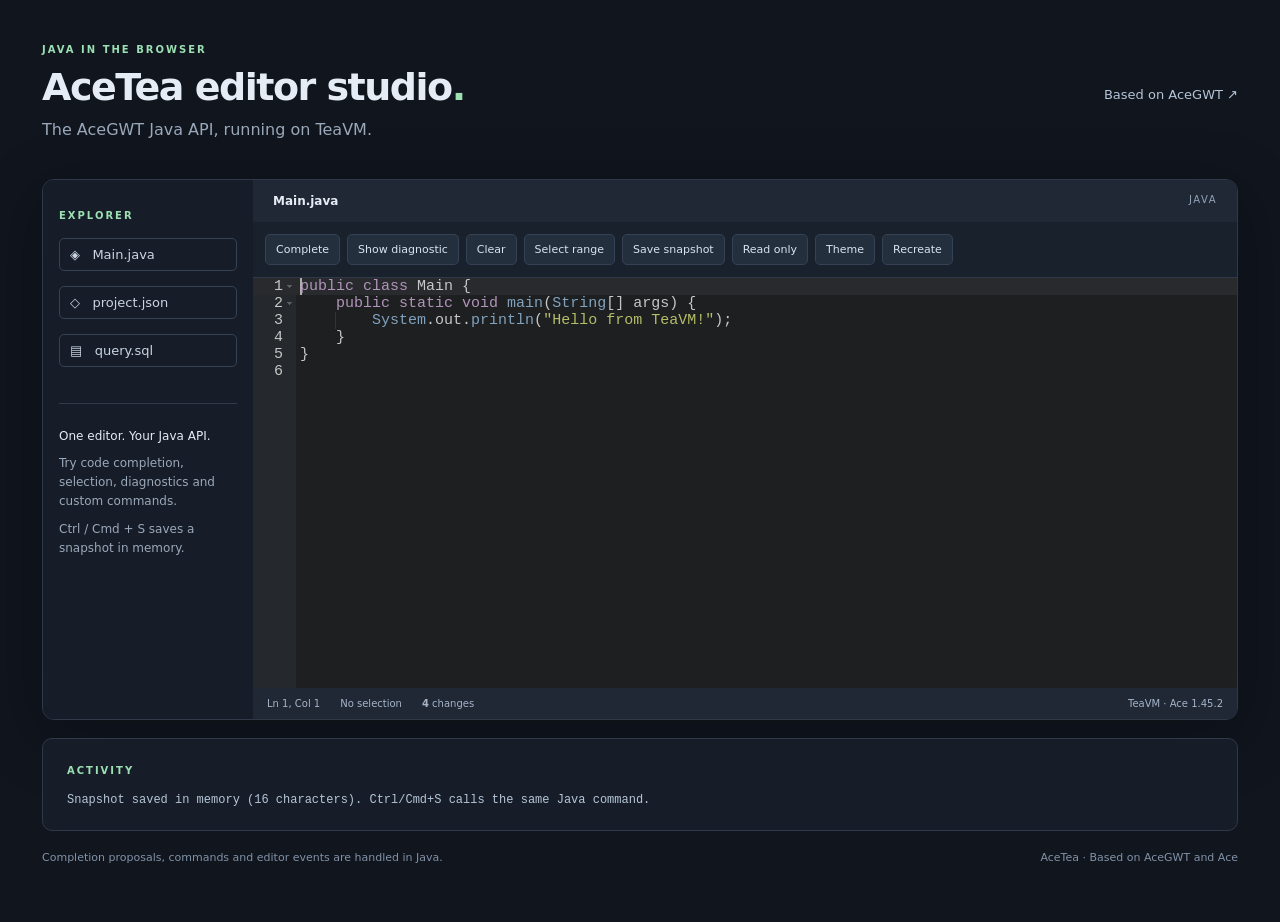
==== index.html @ cd580b90 "Publish showcase from 082ece8686ced3adc8db774aff3d00b4e322a20b" ====
<!doctype html><html lang="en"><head><meta charset="utf-8"><meta name="viewport" content="width=device-width,initial-scale=1"><title>AceTea · TeaVM editor studio</title><link rel="stylesheet" href="showcase.css"></head>
<body data-theme="dark"><main><header><div><span class="eyebrow">JAVA IN THE BROWSER</span><h1>AceTea editor studio<span class="dot">.</span></h1><p>The AceGWT Java API, running on TeaVM.</p></div><a href="https://github.com/daveho/AceGWT">Based on AceGWT ↗</a></header>
<section class="workspace"><aside><span class="eyebrow">EXPLORER</span><button id="java" class="file">◈ &nbsp; Main.java</button><button id="json" class="file">◇ &nbsp; project.json</button><button id="sql" class="file">▤ &nbsp; query.sql</button><div class="aside-note"><strong>One editor. Your Java API.</strong><p>Try code completion, selection, diagnostics and custom commands.</p><p>Ctrl / Cmd + S saves a snapshot in memory.</p></div></aside><div class="editor-pane"><div class="tabbar"><strong id="filename">Main.java</strong><span id="language">JAVA</span></div><div class="toolbar"><button id="complete">Complete</button><button id="diagnostics">Show diagnostic</button><button id="clear">Clear</button><button id="select">Select range</button><button id="save">Save snapshot</button><button id="readonly">Read only</button><button id="theme">Theme</button><button id="recreate">Recreate</button></div><div id="editor-host" aria-label="Code editor"></div><div class="statusbar"><span id="position">Ln 1, Col 1</span><span id="selection">No selection</span><span><b id="changes">0</b> changes</span><span>TeaVM · Ace 1.45.2</span></div></div></section>
<section class="output"><span class="eyebrow">ACTIVITY</span><pre id="output">Ready. Edit a document or try the Java-powered controls.</pre></section><footer><span>Completion proposals, commands and editor events are handled in Java.</span><span>AceTea · Based on AceGWT and Ace</span></footer></main>
<script src="editor.js"></script><script>main();</script></body></html>
---- showcase.css ----
:root{font-family:Inter,ui-sans-serif,system-ui,sans-serif;color:#e5ecf5;background:#10151e;font-synthesis:none}*{box-sizing:border-box}body{margin:0}main{max-width:1440px;margin:auto;padding:38px 42px}header{display:flex;align-items:center;justify-content:space-between;margin-bottom:28px}h1{font-size:38px;letter-spacing:-1.5px;margin:8px 0}.dot{color:#9cdfb2}p{color:#9aa8ba;line-height:1.6;margin:8px 0}a{color:#b4c5d8;font-size:13px;text-decoration:none}.eyebrow{font-size:10px;letter-spacing:2px;font-weight:750;color:#9cdfb2}.workspace{display:grid;grid-template-columns:210px 1fr;border:1px solid #303949;border-radius:12px;overflow:hidden;box-shadow:0 16px 65px #0004}aside{background:#161d28;padding:24px 16px}.file{display:block;width:100%;text-align:left;background:transparent;margin-top:15px;color:#cad4e3!important;font-size:13px!important}.aside-note{border-top:1px solid #303949;margin-top:36px;padding-top:22px;font-size:12px;line-height:1.7}.aside-note strong{font-weight:500}.editor-pane{min-width:0;background:#1d1f21}.tabbar{padding:14px 20px;display:flex;justify-content:space-between;background:#202835;font-size:12px}.tabbar span{font-size:10px;color:#93a3b7;letter-spacing:1.5px}.toolbar{display:flex;flex-wrap:wrap;gap:7px;padding:12px;background:#19212d;border-bottom:1px solid #303949}button{border:1px solid #354154;border-radius:5px;background:#242f3e;color:#d8e3ef;font:inherit;font-size:11px;padding:8px 10px;cursor:pointer}button:hover{background:#334459;border-color:#80b99a}button:focus-visible{outline:2px solid #9cdfb2;outline-offset:2px}#editor-host{height:410px}.statusbar{display:flex;gap:20px;font-size:10px;padding:10px 14px;color:#a5b4c9;background:#202835}.statusbar span:last-child{margin-left:auto}.output{margin-top:18px;padding:20px 24px;border:1px solid #303949;border-radius:10px;background:#161d28}pre{font:12px/1.7 ui-monospace,monospace;white-space:pre-wrap;color:#b5c6d8;margin-bottom:0}footer{display:flex;justify-content:space-between;gap:14px;padding:20px 0;color:#8292a8;font-size:11px}.diagnostic-range{position:absolute;background:#ffca5030;border-bottom:2px solid #ffca50}body[data-theme=light]{background:#eff3f7;color:#263248}body[data-theme=light] .workspace,body[data-theme=light] .output{box-shadow:none}body[data-theme=light] aside,body[data-theme=light] .output{background:#fff;color:#263248}body[data-theme=light] .file{color:#263248!important}body[data-theme=light] .eyebrow{color:#23764b}@media(max-width:700px){main{padding:22px 14px}header{align-items:flex-start;gap:10px}header>a{max-width:90px;font-size:10px}h1{font-size:28px}.workspace{grid-template-columns:1fr}aside{display:flex;align-items:center;gap:5px;padding:10px}.file{margin:0;padding:8px 4px;text-align:center}.aside-note,aside>.eyebrow{display:none}.statusbar{gap:9px;flex-wrap:wrap}#editor-host{height:390px}footer{display:block;line-height:2}footer span{display:block}}
body[data-theme=light] a{color:#415c79}body[data-theme=light] p{color:#57677b}body[data-theme=light] pre{color:#344b64}body[data-theme=light] .tabbar{color:#e5ecf5}body[data-theme=light] .file{background:#f3f6fa}body[data-theme=light] .file:hover{background:#e3ebf2}
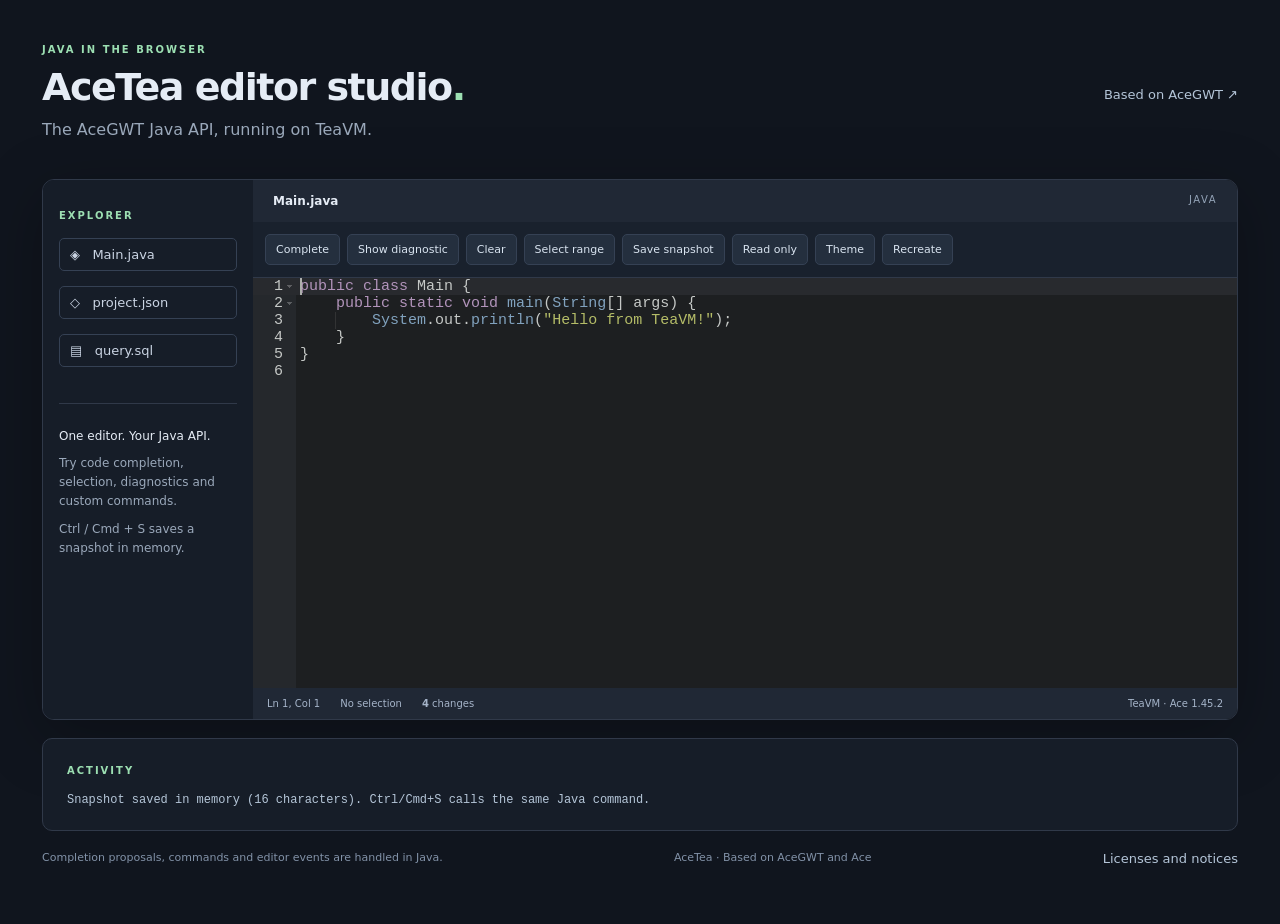
==== commit 4406fead: "Publish showcase from 9b4e304f3d8c3df4687ea4d13ce19ecff3c00f57" ====
--- a/index.html
+++ b/index.html
@@ -1,5 +1,5 @@
 <!doctype html><html lang="en"><head><meta charset="utf-8"><meta name="viewport" content="width=device-width,initial-scale=1"><title>AceTea · TeaVM editor studio</title><link rel="stylesheet" href="showcase.css"></head>
 <body data-theme="dark"><main><header><div><span class="eyebrow">JAVA IN THE BROWSER</span><h1>AceTea editor studio<span class="dot">.</span></h1><p>The AceGWT Java API, running on TeaVM.</p></div><a href="https://github.com/daveho/AceGWT">Based on AceGWT ↗</a></header>
 <section class="workspace"><aside><span class="eyebrow">EXPLORER</span><button id="java" class="file">◈ &nbsp; Main.java</button><button id="json" class="file">◇ &nbsp; project.json</button><button id="sql" class="file">▤ &nbsp; query.sql</button><div class="aside-note"><strong>One editor. Your Java API.</strong><p>Try code completion, selection, diagnostics and custom commands.</p><p>Ctrl / Cmd + S saves a snapshot in memory.</p></div></aside><div class="editor-pane"><div class="tabbar"><strong id="filename">Main.java</strong><span id="language">JAVA</span></div><div class="toolbar"><button id="complete">Complete</button><button id="diagnostics">Show diagnostic</button><button id="clear">Clear</button><button id="select">Select range</button><button id="save">Save snapshot</button><button id="readonly">Read only</button><button id="theme">Theme</button><button id="recreate">Recreate</button></div><div id="editor-host" aria-label="Code editor"></div><div class="statusbar"><span id="position">Ln 1, Col 1</span><span id="selection">No selection</span><span><b id="changes">0</b> changes</span><span>TeaVM · Ace 1.45.2</span></div></div></section>
-<section class="output"><span class="eyebrow">ACTIVITY</span><pre id="output">Ready. Edit a document or try the Java-powered controls.</pre></section><footer><span>Completion proposals, commands and editor events are handled in Java.</span><span>AceTea · Based on AceGWT and Ace</span></footer></main>
+<section class="output"><span class="eyebrow">ACTIVITY</span><pre id="output">Ready. Edit a document or try the Java-powered controls.</pre></section><footer><span>Completion proposals, commands and editor events are handled in Java.</span><span>AceTea · Based on AceGWT and Ace</span> <a href="legal/index.html">Licenses and notices</a></footer></main>
 <script src="editor.js"></script><script>main();</script></body></html>
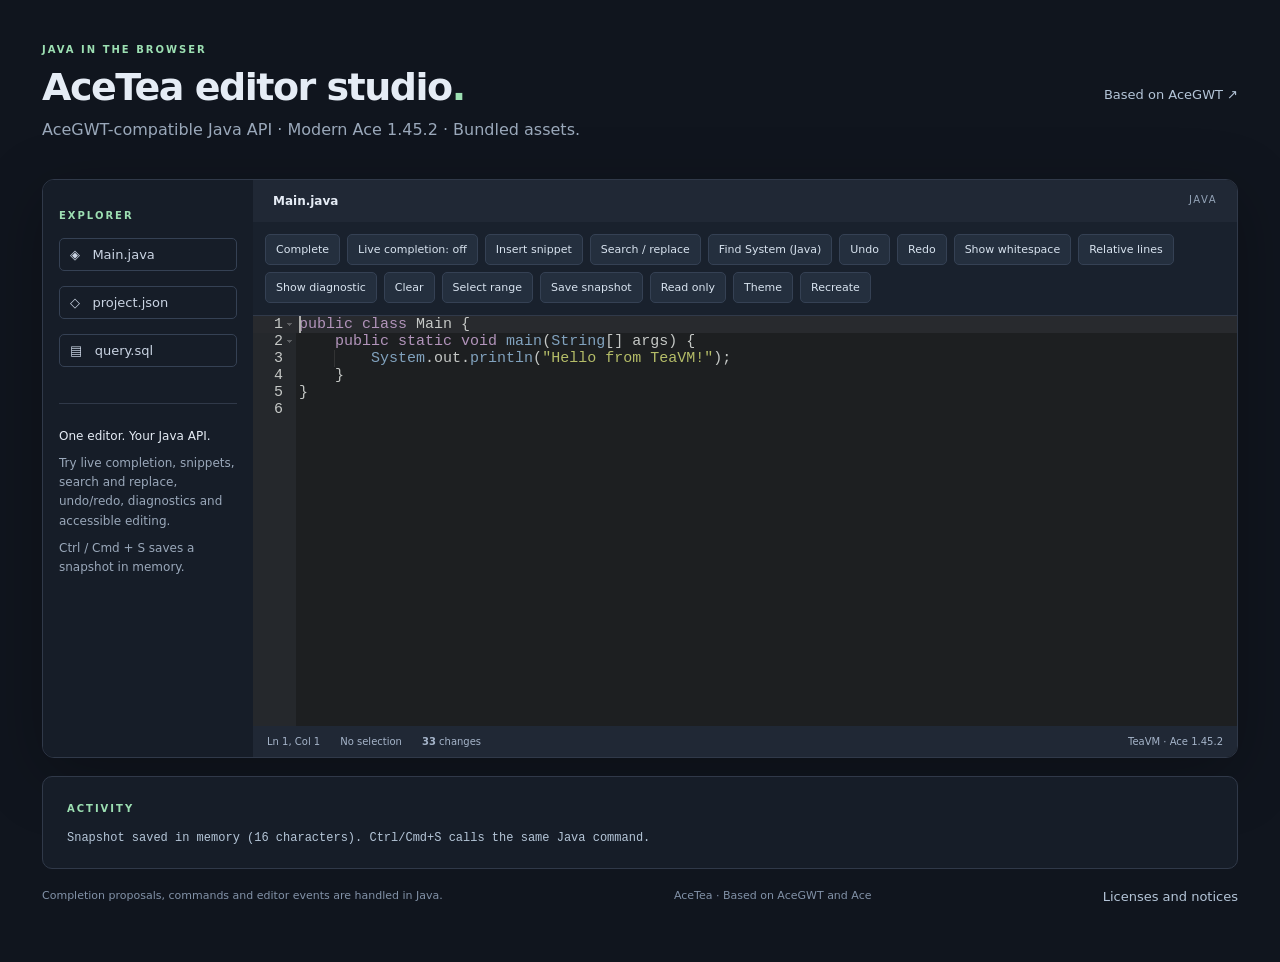
==== commit 45c4ab0b: "Publish showcase from fc707714baf7236275a13c03974569f53ee3b19e" ====
--- a/index.html
+++ b/index.html
@@ -1,5 +1,5 @@
 <!doctype html><html lang="en"><head><meta charset="utf-8"><meta name="viewport" content="width=device-width,initial-scale=1"><title>AceTea · TeaVM editor studio</title><link rel="stylesheet" href="showcase.css"></head>
-<body data-theme="dark"><main><header><div><span class="eyebrow">JAVA IN THE BROWSER</span><h1>AceTea editor studio<span class="dot">.</span></h1><p>The AceGWT Java API, running on TeaVM.</p></div><a href="https://github.com/daveho/AceGWT">Based on AceGWT ↗</a></header>
-<section class="workspace"><aside><span class="eyebrow">EXPLORER</span><button id="java" class="file">◈ &nbsp; Main.java</button><button id="json" class="file">◇ &nbsp; project.json</button><button id="sql" class="file">▤ &nbsp; query.sql</button><div class="aside-note"><strong>One editor. Your Java API.</strong><p>Try code completion, selection, diagnostics and custom commands.</p><p>Ctrl / Cmd + S saves a snapshot in memory.</p></div></aside><div class="editor-pane"><div class="tabbar"><strong id="filename">Main.java</strong><span id="language">JAVA</span></div><div class="toolbar"><button id="complete">Complete</button><button id="diagnostics">Show diagnostic</button><button id="clear">Clear</button><button id="select">Select range</button><button id="save">Save snapshot</button><button id="readonly">Read only</button><button id="theme">Theme</button><button id="recreate">Recreate</button></div><div id="editor-host" aria-label="Code editor"></div><div class="statusbar"><span id="position">Ln 1, Col 1</span><span id="selection">No selection</span><span><b id="changes">0</b> changes</span><span>TeaVM · Ace 1.45.2</span></div></div></section>
+<body data-theme="dark"><main><header><div><span class="eyebrow">JAVA IN THE BROWSER</span><h1>AceTea editor studio<span class="dot">.</span></h1><p>AceGWT-compatible Java API · Modern Ace 1.45.2 · Bundled assets.</p></div><a href="https://github.com/daveho/AceGWT">Based on AceGWT ↗</a></header>
+<section class="workspace"><aside><span class="eyebrow">EXPLORER</span><button id="java" class="file">◈ &nbsp; Main.java</button><button id="json" class="file">◇ &nbsp; project.json</button><button id="sql" class="file">▤ &nbsp; query.sql</button><div class="aside-note"><strong>One editor. Your Java API.</strong><p>Try live completion, snippets, search and replace, undo/redo, diagnostics and accessible editing.</p><p>Ctrl / Cmd + S saves a snapshot in memory.</p></div></aside><div class="editor-pane"><div class="tabbar"><strong id="filename">Main.java</strong><span id="language">JAVA</span></div><div class="toolbar"><button id="complete">Complete</button><button id="live">Live completion: off</button><button id="snippet">Insert snippet</button><button id="search">Search / replace</button><button id="find-java">Find System (Java)</button><button id="undo">Undo</button><button id="redo">Redo</button><button id="whitespace">Show whitespace</button><button id="relative">Relative lines</button><button id="diagnostics">Show diagnostic</button><button id="clear">Clear</button><button id="select">Select range</button><button id="save">Save snapshot</button><button id="readonly">Read only</button><button id="theme">Theme</button><button id="recreate">Recreate</button></div><div id="editor-host" aria-label="Code editor"></div><div class="statusbar"><span id="position">Ln 1, Col 1</span><span id="selection">No selection</span><span><b id="changes">0</b> changes</span><span>TeaVM · Ace 1.45.2</span></div></div></section>
 <section class="output"><span class="eyebrow">ACTIVITY</span><pre id="output">Ready. Edit a document or try the Java-powered controls.</pre></section><footer><span>Completion proposals, commands and editor events are handled in Java.</span><span>AceTea · Based on AceGWT and Ace</span> <a href="legal/index.html">Licenses and notices</a></footer></main>
 <script src="editor.js"></script><script>main();</script></body></html>
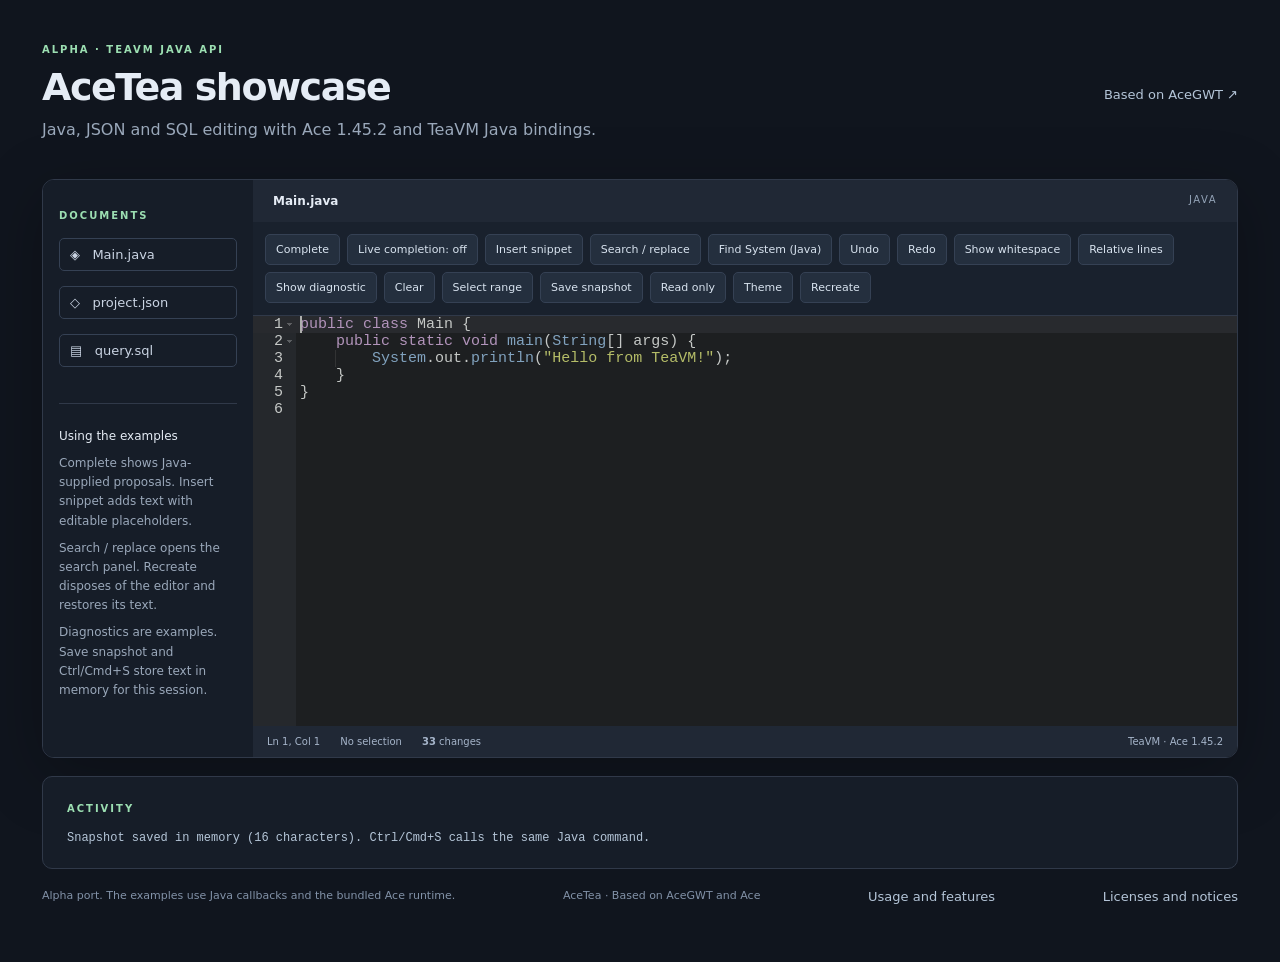
==== commit 925e6933: "Publish showcase from ea8566004fc21fb47a586e1f99389b368f1c61bc" ====
--- a/index.html
+++ b/index.html
@@ -1,5 +1,5 @@
-<!doctype html><html lang="en"><head><meta charset="utf-8"><meta name="viewport" content="width=device-width,initial-scale=1"><title>AceTea · TeaVM editor studio</title><link rel="stylesheet" href="showcase.css"></head>
-<body data-theme="dark"><main><header><div><span class="eyebrow">JAVA IN THE BROWSER</span><h1>AceTea editor studio<span class="dot">.</span></h1><p>AceGWT-compatible Java API · Modern Ace 1.45.2 · Bundled assets.</p></div><a href="https://github.com/daveho/AceGWT">Based on AceGWT ↗</a></header>
-<section class="workspace"><aside><span class="eyebrow">EXPLORER</span><button id="java" class="file">◈ &nbsp; Main.java</button><button id="json" class="file">◇ &nbsp; project.json</button><button id="sql" class="file">▤ &nbsp; query.sql</button><div class="aside-note"><strong>One editor. Your Java API.</strong><p>Try live completion, snippets, search and replace, undo/redo, diagnostics and accessible editing.</p><p>Ctrl / Cmd + S saves a snapshot in memory.</p></div></aside><div class="editor-pane"><div class="tabbar"><strong id="filename">Main.java</strong><span id="language">JAVA</span></div><div class="toolbar"><button id="complete">Complete</button><button id="live">Live completion: off</button><button id="snippet">Insert snippet</button><button id="search">Search / replace</button><button id="find-java">Find System (Java)</button><button id="undo">Undo</button><button id="redo">Redo</button><button id="whitespace">Show whitespace</button><button id="relative">Relative lines</button><button id="diagnostics">Show diagnostic</button><button id="clear">Clear</button><button id="select">Select range</button><button id="save">Save snapshot</button><button id="readonly">Read only</button><button id="theme">Theme</button><button id="recreate">Recreate</button></div><div id="editor-host" aria-label="Code editor"></div><div class="statusbar"><span id="position">Ln 1, Col 1</span><span id="selection">No selection</span><span><b id="changes">0</b> changes</span><span>TeaVM · Ace 1.45.2</span></div></div></section>
-<section class="output"><span class="eyebrow">ACTIVITY</span><pre id="output">Ready. Edit a document or try the Java-powered controls.</pre></section><footer><span>Completion proposals, commands and editor events are handled in Java.</span><span>AceTea · Based on AceGWT and Ace</span> <a href="legal/index.html">Licenses and notices</a></footer></main>
+<!doctype html><html lang="en"><head><meta charset="utf-8"><meta name="viewport" content="width=device-width,initial-scale=1"><title>AceTea showcase</title><link rel="stylesheet" href="showcase.css"></head>
+<body data-theme="dark"><main><header><div><span class="eyebrow">ALPHA · TEAVM JAVA API</span><h1>AceTea showcase</h1><p>Java, JSON and SQL editing with Ace 1.45.2 and TeaVM Java bindings.</p></div><a href="https://github.com/daveho/AceGWT">Based on AceGWT ↗</a></header>
+<section class="workspace"><aside><span class="eyebrow">DOCUMENTS</span><button id="java" class="file">◈ &nbsp; Main.java</button><button id="json" class="file">◇ &nbsp; project.json</button><button id="sql" class="file">▤ &nbsp; query.sql</button><div class="aside-note"><strong>Using the examples</strong><p>Complete shows Java-supplied proposals. Insert snippet adds text with editable placeholders.</p><p>Search / replace opens the search panel. Recreate disposes of the editor and restores its text.</p><p>Diagnostics are examples. Save snapshot and Ctrl/Cmd+S store text in memory for this session.</p></div></aside><div class="editor-pane"><div class="tabbar"><strong id="filename">Main.java</strong><span id="language">JAVA</span></div><div class="toolbar"><button id="complete">Complete</button><button id="live">Live completion: off</button><button id="snippet">Insert snippet</button><button id="search">Search / replace</button><button id="find-java">Find System (Java)</button><button id="undo">Undo</button><button id="redo">Redo</button><button id="whitespace">Show whitespace</button><button id="relative">Relative lines</button><button id="diagnostics">Show diagnostic</button><button id="clear">Clear</button><button id="select">Select range</button><button id="save">Save snapshot</button><button id="readonly">Read only</button><button id="theme">Theme</button><button id="recreate">Recreate</button></div><div id="editor-host" aria-label="Code editor"></div><div class="statusbar"><span id="position">Ln 1, Col 1</span><span id="selection">No selection</span><span><b id="changes">0</b> changes</span><span>TeaVM · Ace 1.45.2</span></div></div></section>
+<section class="output"><span class="eyebrow">ACTIVITY</span><pre id="output">Choose a document and use the controls to exercise the Java API.</pre></section><footer><span>Alpha port. The examples use Java callbacks and the bundled Ace runtime.</span><span>AceTea · Based on AceGWT and Ace</span> <a href="https://github.com/instanto-io/acetea#readme">Usage and features</a> <a href="legal/index.html">Licenses and notices</a></footer></main>
 <script src="editor.js"></script><script>main();</script></body></html>
